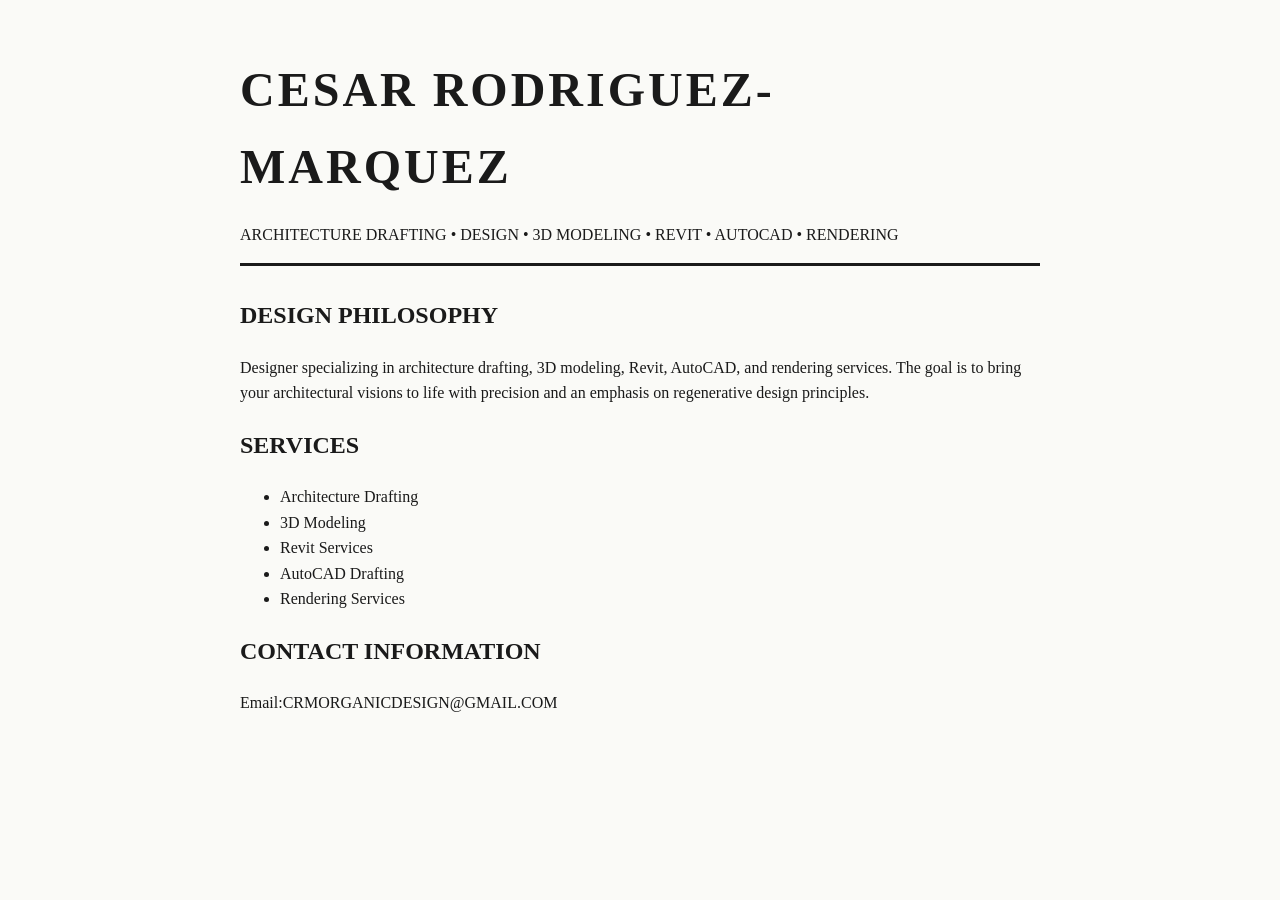
==== index.html @ c1326227 "first version of my portfolio" ====
<!DOCTYPE html>
<html lang="EN">
<HEAD>
 <META charset="UTF-8">
 <META name="VIEWPORT" content="WIDTH=DEVICE-WIDTH,INITIAL-SCALE=1.0">
 <TITLE>CESAR RODRIGUEZ-MARQUEZ -ARCHITECTURE DRAFTING </TITLE>
 <link rel="STYLESHEET" href="styles.css">
</HEAD>
<BODY>
 <HEADER>
   <H1>CESAR RODRIGUEZ-MARQUEZ</H1>
   <P>ARCHITECTURE DRAFTING • DESIGN • 3D MODELING • REVIT • AUTOCAD • RENDERING  </P>
 </HEADER>

 <MAIN>
    <SECTION>
      <H2>DESIGN PHILOSOPHY</H2>
      <P>Designer specializing in architecture drafting, 3D modeling, Revit, AutoCAD, and rendering services. The goal is to bring your architectural visions to life with precision and an emphasis on regenerative design principles.</P>
    </SECTION>

   <SECTION>
     <H2>SERVICES</H2>
      <UL>
        <LI>Architecture Drafting</LI>
        <LI>3D Modeling</LI>
        <LI>Revit Services</LI>
        <LI>AutoCAD Drafting</LI>
        <LI>Rendering Services</LI>
      </UL>
    </SECTION>

    <FOOTER>
      <H2>CONTACT INFORMATION</H2>
      <P>Email:CRMORGANICDESIGN@GMAIL.COM</P>
    </FOOTER>
</BODY >
</HTML>
---- styles.css ----
body {
  font-family: Georgia, serif;
  max-width: 800px;
  margin: 0 auto;
  padding: 20px;
  line-height: 1.6;
  color:#1a1a1a;
  background-color: #fafaf7;
}

header {
  border-bottom: 3px solid #1a1a1a;
  margin-bottom: 30px;
}

h1 {
  font-size: 3em;
  letter-spacing: 3px;
  margin-bottom: 0px;
}
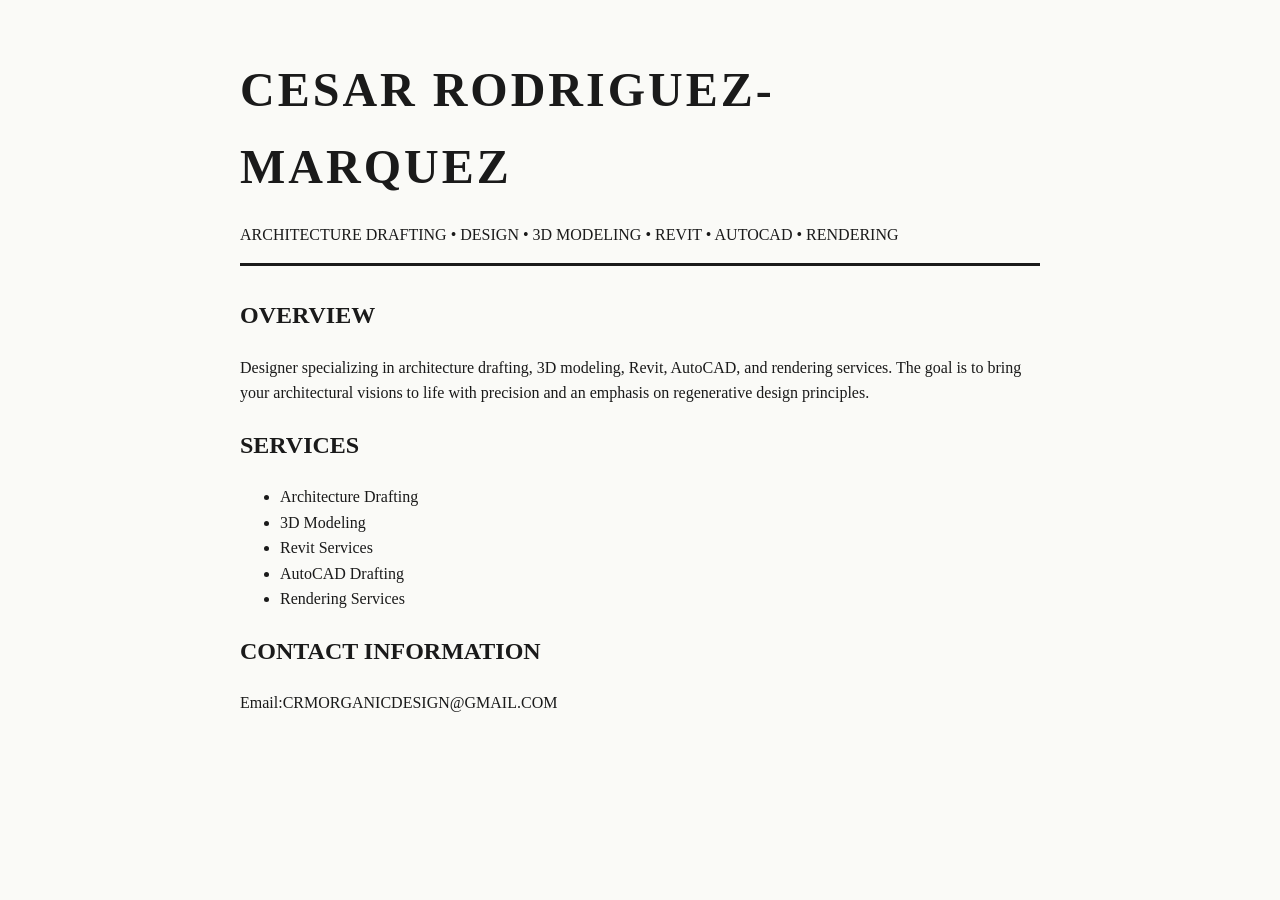
==== commit ef9dd4b2: "changed titles" ====
--- a/index.html
+++ b/index.html
@@ -14,7 +14,7 @@
 
  <MAIN>
     <SECTION>
-      <H2>DESIGN PHILOSOPHY</H2>
+      <H2>OVERVIEW</H2>
       <P>Designer specializing in architecture drafting, 3D modeling, Revit, AutoCAD, and rendering services. The goal is to bring your architectural visions to life with precision and an emphasis on regenerative design principles.</P>
     </SECTION>
 
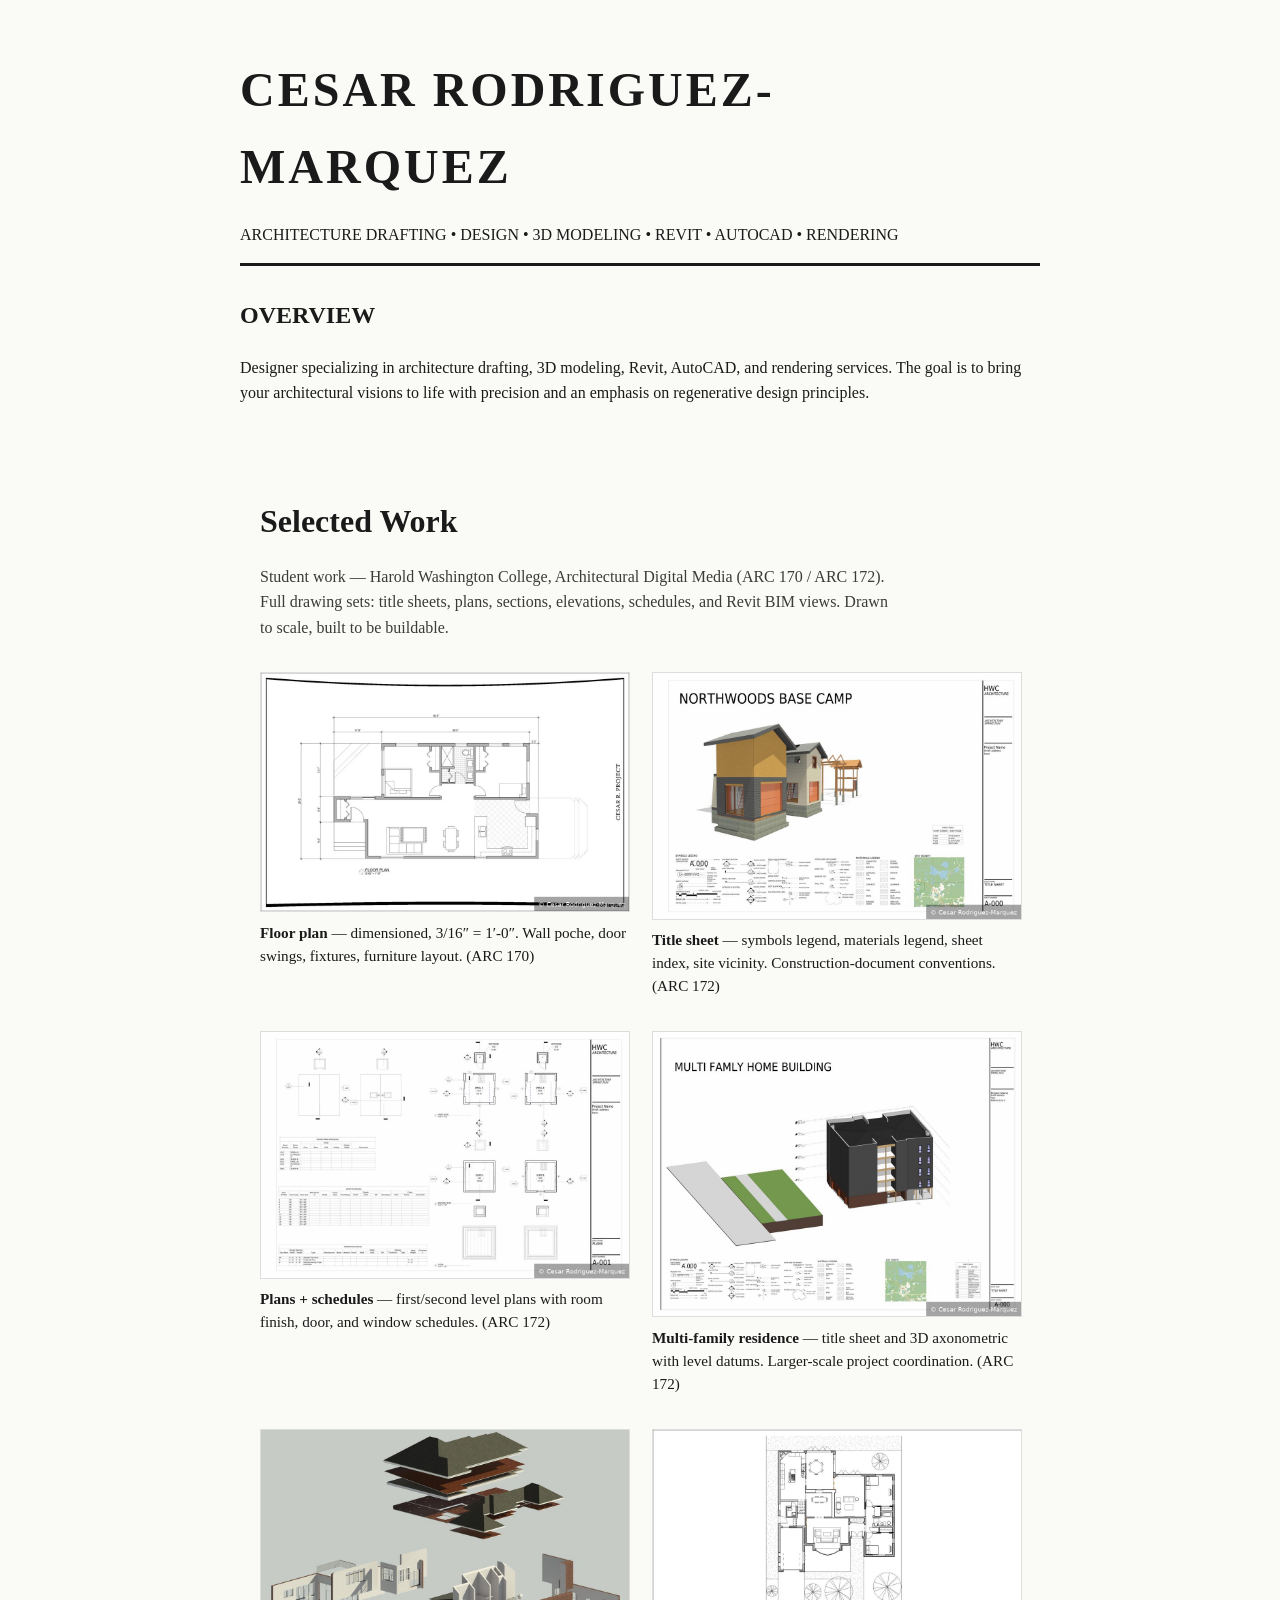
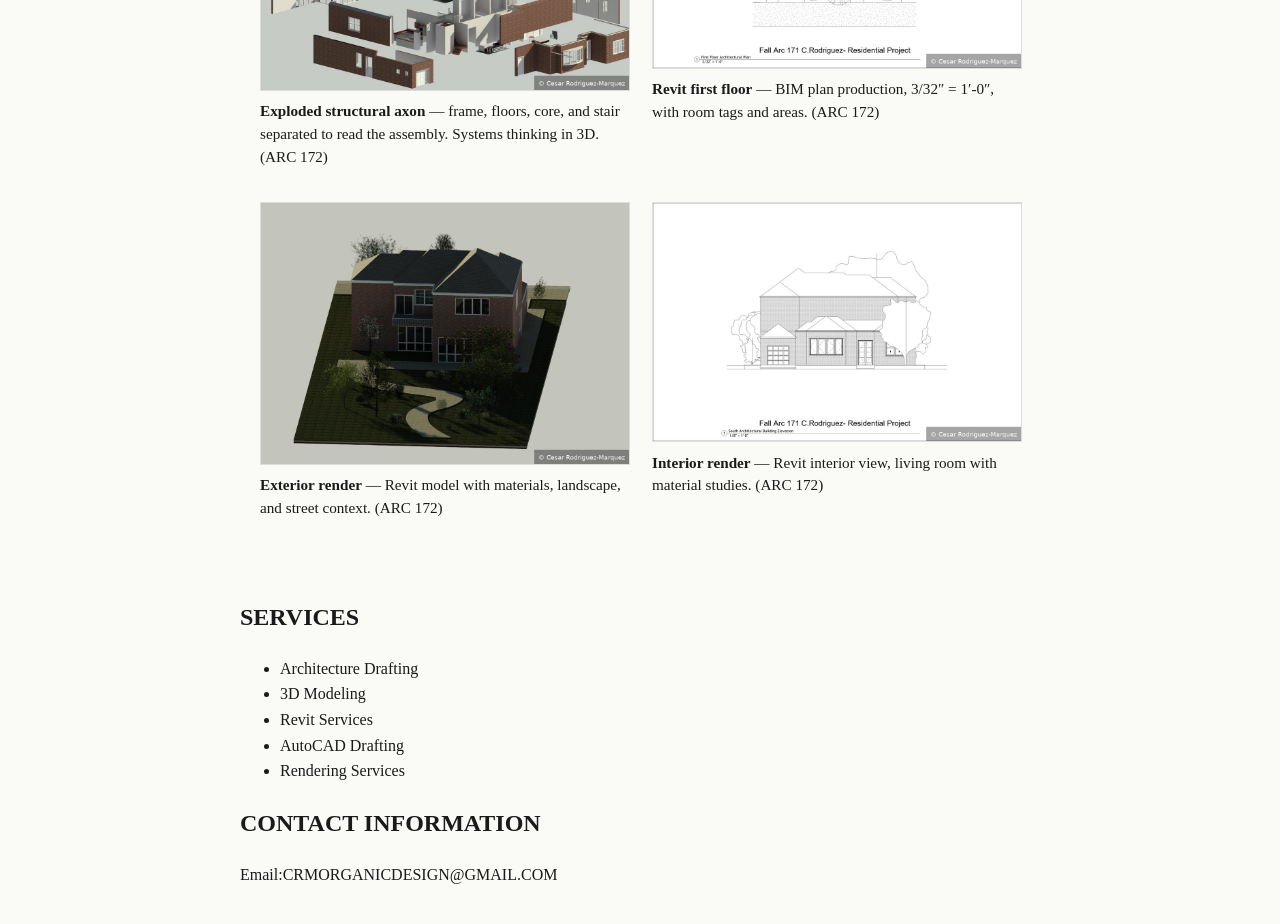
==== commit d99198b5: "Fix: site files at repo root" ====
--- a/index.html
+++ b/index.html
@@ -17,7 +17,98 @@
       <H2>OVERVIEW</H2>
       <P>Designer specializing in architecture drafting, 3D modeling, Revit, AutoCAD, and rendering services. The goal is to bring your architectural visions to life with precision and an emphasis on regenerative design principles.</P>
     </SECTION>
+<!-- ============================================================
+  SELECTED WORK — paste this <section> into index.html
+  where you want the portfolio to appear (after your
+  intro/services, before the contact footer).
+  Images go in your repo under: images/work/
+  ============================================================ -->
+<section id="work" style="max-width:1080px;margin:0 auto;padding:3rem 1.25rem;font-family:inherit;">
+  <h2 style="font-size:2rem;margin-bottom:0.5rem;">Selected Work</h2>
+  <p style="max-width:640px;line-height:1.6;opacity:0.85;margin-bottom:2rem;">
+    Student work — Harold Washington College, Architectural Digital Media
+    (ARC 170 / ARC 172). Full drawing sets: title sheets, plans, sections,
+    elevations, schedules, and Revit BIM views. Drawn to scale, built to be
+    buildable.
+  </p>
 
+  <div style="display:grid;grid-template-columns:repeat(auto-fit,minmax(300px,1fr));gap:1.5rem;">
+
+    <figure style="margin:0;">
+      <img src="images/work/01-floor-plan.jpg" alt="Dimensioned floor plan, 3/16 inch scale"
+           style="width:100%;height:auto;display:block;border:1px solid #ddd;" loading="lazy">
+      <figcaption style="padding:0.6rem 0;font-size:0.95rem;line-height:1.5;">
+        <strong>Floor plan</strong> — dimensioned, 3/16&Prime; = 1&prime;-0&Prime;.
+        Wall poche, door swings, fixtures, furniture layout. (ARC 170)
+      </figcaption>
+    </figure>
+
+    <figure style="margin:0;">
+      <img src="images/work/02-northwoods-title.jpg" alt="Title sheet with symbols legend, materials legend, and sheet index"
+           style="width:100%;height:auto;display:block;border:1px solid #ddd;" loading="lazy">
+      <figcaption style="padding:0.6rem 0;font-size:0.95rem;line-height:1.5;">
+        <strong>Title sheet</strong> — symbols legend, materials legend, sheet
+        index, site vicinity. Construction-document conventions. (ARC 172)
+      </figcaption>
+    </figure>
+
+    <figure style="margin:0;">
+      <img src="images/work/03-northwoods-plans.jpg" alt="Plan sheet with room finish, door, and window schedules"
+           style="width:100%;height:auto;display:block;border:1px solid #ddd;" loading="lazy">
+      <figcaption style="padding:0.6rem 0;font-size:0.95rem;line-height:1.5;">
+        <strong>Plans + schedules</strong> — first/second level plans with room
+        finish, door, and window schedules. (ARC 172)
+      </figcaption>
+    </figure>
+
+    <figure style="margin:0;">
+      <img src="images/work/04-multifamily-axon.jpg" alt="Multi-family building title sheet with 3D axonometric"
+           style="width:100%;height:auto;display:block;border:1px solid #ddd;" loading="lazy">
+      <figcaption style="padding:0.6rem 0;font-size:0.95rem;line-height:1.5;">
+        <strong>Multi-family residence</strong> — title sheet and 3D axonometric
+        with level datums. Larger-scale project coordination. (ARC 172)
+      </figcaption>
+    </figure>
+
+    <figure style="margin:0;">
+      <img src="images/work/05-exploded-structural.jpg" alt="Exploded structural axonometric"
+           style="width:100%;height:auto;display:block;border:1px solid #ddd;" loading="lazy">
+      <figcaption style="padding:0.6rem 0;font-size:0.95rem;line-height:1.5;">
+        <strong>Exploded structural axon</strong> — frame, floors, core, and
+        stair separated to read the assembly. Systems thinking in 3D. (ARC 172)
+      </figcaption>
+    </figure>
+
+    <figure style="margin:0;">
+      <img src="images/work/06-revit-first-floor.jpg" alt="Revit first floor plan, 3/32 inch scale"
+           style="width:100%;height:auto;display:block;border:1px solid #ddd;" loading="lazy">
+      <figcaption style="padding:0.6rem 0;font-size:0.95rem;line-height:1.5;">
+        <strong>Revit first floor</strong> — BIM plan production, 3/32&Prime; =
+        1&prime;-0&Prime;, with room tags and areas. (ARC 172)
+      </figcaption>
+    </figure>
+
+    <figure style="margin:0;">
+      <img src="images/work/07-revit-exterior.jpg" alt="Revit exterior aerial render"
+           style="width:100%;height:auto;display:block;border:1px solid #ddd;" loading="lazy">
+      <figcaption style="padding:0.6rem 0;font-size:0.95rem;line-height:1.5;">
+        <strong>Exterior render</strong> — Revit model with materials, landscape,
+        and street context. (ARC 172)
+      </figcaption>
+    </figure>
+
+    <figure style="margin:0;">
+      <img src="images/work/08-revit-interior.jpg" alt="Revit interior living room render"
+           style="width:100%;height:auto;display:block;border:1px solid #ddd;" loading="lazy">
+      <figcaption style="padding:0.6rem 0;font-size:0.95rem;line-height:1.5;">
+        <strong>Interior render</strong> — Revit interior view, living room with
+        material studies. (ARC 172)
+      </figcaption>
+    </figure>
+
+  </div>
+</section>
+<!-- ================= end Selected Work ================= -->
    <SECTION>
      <H2>SERVICES</H2>
       <UL>
